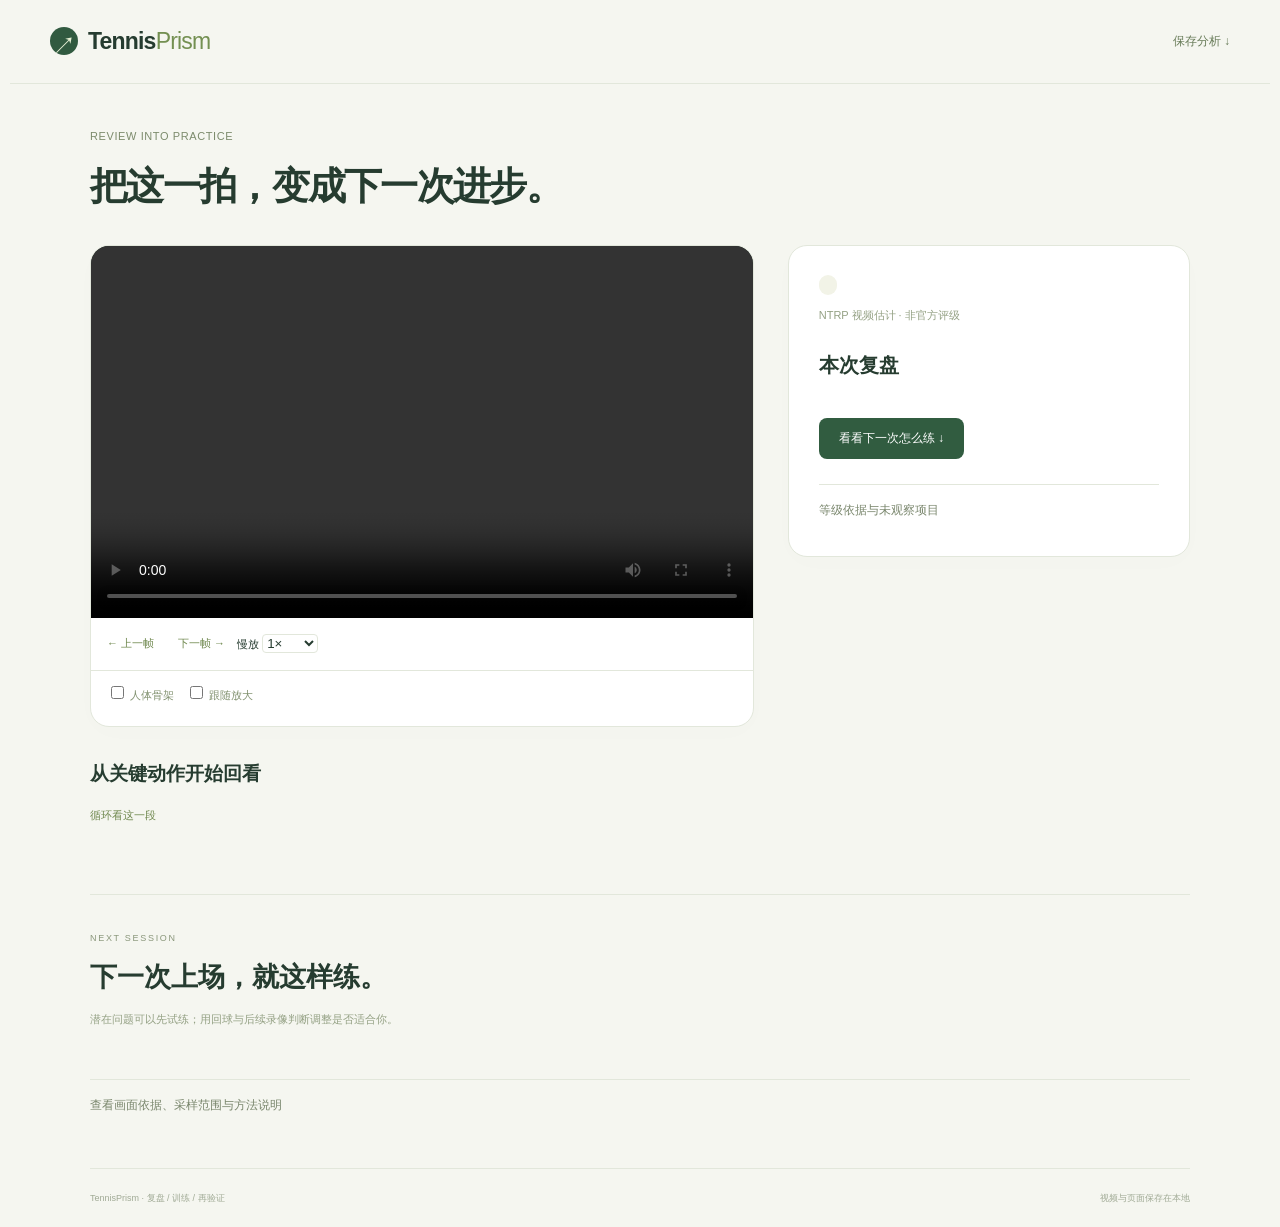
==== skills/tennisprism/assets/report/index.html @ 34d22a8f "Publish standalone TennisPrism Skill with training reports and two intake workflows" ====
<!doctype html><html lang="zh-CN"><head><meta charset="utf-8"><meta name="viewport" content="width=device-width,initial-scale=1"><title>TennisPrism · 视频复盘与训练</title><link rel="stylesheet" href="style.css"></head><body>
<header class="topbar"><a class="brand" href="#top"><span class="brand-mark">↗</span>Tennis<span>Prism</span></a><a class="example-link" href="report.json" download>保存分析 ↓</a></header>
<main id="top"><div class="intro"><div class="eyebrow">REVIEW INTO PRACTICE</div><h1>把这一拍，变成下一次进步。</h1><p id="subtitle"></p></div>
<div class="workspace report-workspace"><section id="review"><div class="intake-card video-card"><div class="video-stage"><video id="video" src="preview.mp4" controls playsinline preload="metadata"></video><canvas id="overlay" aria-label="真实模型预测的人体骨架"></canvas></div><div class="review-controls"><button id="prev" class="text-button">← 上一帧</button><span id="clock"></span><button id="next" class="text-button">下一帧 →</button><label>慢放 <select id="speed"><option value="1">1×</option><option value="0.5">0.5×</option><option value="0.25">0.25×</option></select></label></div><div class="review-options"><label><input type="checkbox" id="skeleton"> 人体骨架</label><label><input type="checkbox" id="zoom"> 跟随放大</label><span id="frame-label"></span></div><p id="pose-note" class="small-note"></p></div>
<div class="moment"><div><span class="step-label" id="moment-time"></span><h2 id="moment-title">从关键动作开始回看</h2><p id="moment-caption"></p><button class="text-button" id="loop">循环看这一段</button></div><div id="zoom-box" hidden><canvas id="zoom-canvas" width="320" height="240" aria-label="跟随所选球员的局部放大"></canvas></div></div><div id="keyframes" class="keyframes"></div></section>
<aside class="intake-card"><span class="step-label" id="player"></span><div class="rating" id="rating"></div><span class="confidence" id="rating-confidence"></span><p class="small-note">NTRP 视频估计 · 非官方评级</p><h2>本次复盘</h2><p id="summary"></p><div id="findings"></div><a class="primary" href="#training">看看下一次怎么练 ↓</a><details class="report-details"><summary>等级依据与未观察项目</summary><p id="basis"></p><ul id="not-observed"></ul></details></aside></div>
<section id="training" class="training-section"><span class="step-label">NEXT SESSION</span><h2>下一次上场，就这样练。</h2><p class="small-note">潜在问题可以先试练；用回球与后续录像判断调整是否适合你。</p><div id="drills"></div></section>
<details class="report-details"><summary>查看画面依据、采样范围与方法说明</summary><div id="evidence-list"></div><ul id="limits"></ul><p id="provenance" class="small-note"></p></details>
<footer><span>TennisPrism · 复盘 / 训练 / 再验证</span><span>视频与页面保存在本地</span></footer></main><script src="data.js"></script><script src="app.js"></script></body></html>
---- skills/tennisprism/assets/report/style.css ----
:root{--paper:#f5f6f0;--ink:#263c30;--muted:#788374;--line:#e2e7db;--green:#315c40;--lime:#d4e79c}*{box-sizing:border-box}body{margin:0;background:var(--paper);color:var(--ink);font-family:Inter,-apple-system,BlinkMacSystemFont,"PingFang SC","Microsoft YaHei",sans-serif;font-size:14px;line-height:1.6}button,input,textarea{font:inherit}button,a{-webkit-tap-highlight-color:transparent}button{cursor:pointer}a{color:inherit;text-decoration:none}button:disabled{cursor:not-allowed}button:focus-visible,a:focus-visible,summary:focus-visible,input:focus-visible,textarea:focus-visible{outline:2px solid #90a95e;outline-offset:4px}[hidden]{display:none!important}.topbar{height:84px;max-width:1260px;margin:auto;padding:0 40px;display:flex;align-items:center;gap:30px;border-bottom:1px solid var(--line)}.brand{font-size:23px;font-weight:680;letter-spacing:-.8px;display:flex;align-items:center}.brand>span:last-child{font-weight:380;color:#749052}.brand-mark{width:28px;height:28px;display:grid;place-items:center;background:#315a40;color:#e7f0d4;border-radius:50%;font-size:24px;margin-right:10px;font-weight:400}.edition{font-size:8px;letter-spacing:1.9px;color:#98a18f}.example-link{margin-left:auto;font-size:12px;color:#677b58}.example-link span{padding-left:9px}main{max-width:1180px;margin:auto;padding:44px 40px 0}.eyebrow{font-size:11px;color:#7c8b6c;letter-spacing:.6px;display:flex;align-items:center;gap:8px}.eyebrow>span{height:6px;width:6px;background:#8eaa62;border-radius:50%}.intro{margin-bottom:32px}.intro h1{font-size:38px;letter-spacing:-1.7px;line-height:1.4;margin:14px 0 10px;font-weight:620}.title-dot{color:#90a96a}.intro p{font-size:13px;color:var(--muted);margin:0}.mobile-break{display:none}.workspace{display:grid;grid-template-columns:minmax(0,1.55fr) minmax(260px,1fr);gap:34px;align-items:start}.intake-card{background:#fff;border:1px solid var(--line);border-radius:19px;padding:27px 30px 20px;box-shadow:0 6px 28px #253f2b03;min-width:0}.card-heading{display:flex;align-items:center;justify-content:space-between;gap:12px;margin-bottom:23px}.step-label{font-size:9px;letter-spacing:1.7px;color:#8a977b}.card-heading h2{font-size:19px;font-weight:600;letter-spacing:-.4px;margin:4px 0 0}.local-badge{font-size:10px;color:#839071;border:1px solid #e5e9de;border-radius:20px;display:flex;align-items:center;gap:6px;padding:4px 9px;white-space:nowrap}.local-badge i{width:5px;height:5px;background:#99ac7a;border-radius:50%}.dropzone{background:#f7f9f2;border:1px dashed #bcccaa;border-radius:12px;text-align:center;padding:30px 18px 25px;transition:background .15s,border-color .15s}.dropzone.dragging{background:#edf4df;border-color:#526e38}.upload-icon{display:grid;place-items:center;width:59px;height:59px;margin:0 auto 15px;border:1px solid #dce5ce;border-radius:18px;background:#eef3e4;color:#69834b}.upload-icon svg{width:39px;height:39px;fill:none;stroke:currentColor;stroke-width:1.4;stroke-linecap:round;stroke-linejoin:round}.dropzone h3{font-size:17px;font-weight:550;letter-spacing:-.4px;margin:0 0 5px}.dropzone p{font-size:12px;color:#8c967f;margin:0 0 20px}.primary{border:0;border-radius:8px;background:var(--green);color:#fff;padding:11px 20px;font-size:13px;font-weight:550;display:inline-flex;justify-content:center;align-items:center;gap:24px;transition:background .15s}.primary:hover:not(:disabled){background:#244b32}.primary:disabled{background:#dce4d5;color:#879779}.primary span{font-size:18px;font-weight:400;line-height:1}.dropzone small{display:block;font-size:9px;color:#a0a994;margin-top:17px}.capture-tip{font-size:10px;color:#8e9982;line-height:1.8;margin:12px 2px 19px;display:flex;gap:7px}.capture-tip span{font-size:14px;color:#8aa56c}.target-default{display:flex;align-items:center;gap:11px;padding:18px 0;border-top:1px solid var(--line);border-bottom:1px solid var(--line)}.person-icon{font-size:21px;color:#8da272;background:#f0f4e9;border-radius:50%;display:grid;place-items:center;width:36px;height:36px;flex:none}.target-default strong{font-size:12px;font-weight:550;display:block}.target-default small{color:#98a18d;font-size:10px;display:block;margin-top:2px}.text-button{background:none;border:0;color:#70894f;font-size:11px;padding:5px 0;white-space:nowrap}.text-button:hover{text-decoration:underline}.target-default button{margin-left:auto}.target-options{background:#f7f9f3;border-radius:9px;padding:13px 15px;margin-top:11px;display:flex;flex-wrap:wrap;gap:12px;font-size:11px;color:#69765d}.target-options label{display:flex;align-items:center;gap:5px}.target-options input[type=radio]{accent-color:#5d7e43;margin:0}#description-label{width:100%;display:grid;gap:6px}.target-options input[type=text],textarea{border:1px solid #dfe6d4;border-radius:7px;padding:10px 12px;width:100%;background:#fff;color:var(--ink);resize:vertical;outline-offset:1px}.focus-details{padding:16px 0;border-bottom:1px solid var(--line)}summary{cursor:pointer;list-style:none;font-size:12px;color:#79866c;display:flex;justify-content:space-between;gap:9px}summary::-webkit-details-marker{display:none}summary>span{font-size:10px;color:#9aa58d}.focus-body{margin-top:14px}.focus-chips{display:flex;gap:7px;flex-wrap:wrap;margin-bottom:11px}.focus-chips button{border:1px solid #e3e9d9;border-radius:20px;padding:5px 10px;background:#fff;color:#8a967c;font-size:10px}.focus-chips button[aria-pressed=true]{background:#edf4e1;border-color:#afc391;color:#58763f}textarea{font-size:12px;line-height:1.8}textarea::placeholder{color:#b1b9a9}.submit-area{padding-top:22px}.start{width:100%;padding:12px 20px;justify-content:space-between;font-size:13px}.submit-area p{text-align:center;color:#9aa58e;font-size:10px;margin:10px 0 15px}.privacy{display:flex;gap:7px;color:#9ca590;border-top:1px solid #eff2e9;padding-top:14px;align-items:start}.privacy svg{width:15px;height:15px;flex:none;fill:none;stroke:currentColor;margin-top:1px}.privacy p{font-size:9px;line-height:1.8;margin:0}.expectations{min-width:0}.court-card{background:#2e4e3d;border:1px solid #2a4837;border-radius:17px;padding:20px 15px 14px;color:#d8e3c9;overflow:hidden}.court-kicker{font-size:8px;letter-spacing:1.65px;color:#95ad8d;text-align:center}.court-card svg{width:100%;display:block;margin:5px 0 0}.court-card p{font-size:10px;color:#b6c7a8;margin:0;text-align:center}.outcomes{padding:26px 7px 0}.outcomes h2{font-size:18px;letter-spacing:-.5px;font-weight:600;margin:7px 0 22px}.outcome{display:flex;gap:16px;margin:0 0 21px}.outcome>span{font-size:12px;font-family:ui-monospace,monospace;color:#99ab81;line-height:1.9}.outcome h3{font-size:13px;font-weight:560;margin:0 0 4px}.outcome p{font-size:11px;line-height:1.85;color:#8c9682;margin:0}.report-note{display:flex;gap:12px;align-items:start;border-top:1px solid var(--line);margin:2px 7px 0;padding-top:18px;color:#909b84}.report-note>span{font-size:22px;line-height:1.2;color:#95a878}.report-note p{font-size:10px;line-height:1.9;margin:0}.preview-wrap{position:relative;background:#16291e;border-radius:10px;overflow:hidden;aspect-ratio:16/9;display:grid;place-items:center}.preview-wrap video{width:100%;height:100%;position:absolute;inset:0;object-fit:contain}#preview-wait{position:absolute;inset:0;display:grid;align-content:center;justify-items:center;background:#edf2e6;color:#8b9b7c;font-size:12px}.spinner{height:23px;width:23px;border:2px solid #d3dfc6;border-top-color:#668b43;border-radius:50%;animation:spin 1.5s linear infinite}@keyframes spin{to{transform:rotate(360deg)}}.file-info{display:flex;align-items:center;gap:12px;padding:14px 0 17px}.file-info>div{min-width:0;flex:1}.file-info strong{display:block;font-size:12px;font-weight:550;overflow-wrap:anywhere}.file-info span{display:block;font-size:10px;color:#94a087;margin-top:2px}.upload-progress{font-size:11px;color:#7b8b67;margin:8px 0 17px}.upload-progress>div{display:flex;justify-content:space-between}.upload-progress progress{width:100%;height:5px;display:block;margin-top:8px;accent-color:#7b9f53}.error{background:#fff5ed;border:1px solid #f0d6bd;color:#9b6034;font-size:12px;border-radius:8px;padding:12px;margin-bottom:16px}.task-panel{background:#f3f7eb;border:1px solid #dee9ce;border-radius:12px;padding:20px;margin:20px 0}.task-title{display:flex;align-items:center;gap:12px}.task-symbol{height:37px;width:37px;display:grid;place-items:center;background:#e0eacb;border-radius:50%;color:#5e7c3e;font-size:21px}.task-title h3{font-size:17px;font-weight:550;margin:3px 0 0}.task-panel>p{font-size:12px;line-height:1.9;color:#7f8d6f}.task-steps{padding:0;list-style:none;font-size:11px;color:#a2ae95;margin:17px 0}.task-steps li{padding:5px 0;display:flex;gap:8px;align-items:center}.task-steps li:before{content:'○';font-size:13px}.task-steps li.done{color:#638044}.task-steps li.done:before{content:'✓'}.task-steps li.current{color:#526d3a}.task-steps li.current:before{content:'◉'}#handoff{border-top:1px solid #dfe7d4;padding-top:9px}#handoff p{font-size:12px;color:#667c51;margin:9px 0}.continue-row{background:white;border:1px solid #e2e8d9;border-radius:7px;padding:10px;display:flex;gap:10px;align-items:center}.continue-row code{font:11px/1.8 inherit;overflow-wrap:anywhere;flex:1}#handoff small{font-size:9px;color:#98a58a;display:block;margin-top:8px}#report-summary h4{font-size:14px;margin:15px 0 5px}#report-summary p,#report-summary li{font-size:12px;color:#758767;line-height:1.9}#report-summary a{font-size:11px;text-decoration:underline;color:#567b39}.sr-only{position:absolute;width:1px;height:1px;overflow:hidden;clip:rect(0,0,0,0)}footer{display:flex;justify-content:space-between;gap:15px;font-size:9px;color:#a0aa95;margin-top:37px;padding:22px 0;border-top:1px solid var(--line)}@media(min-width:1400px){main{padding-top:55px}.workspace{gap:45px}.intake-card{padding:31px 34px 24px}.dropzone{padding-top:36px;padding-bottom:31px}}@media(max-width:850px){main{padding:32px 25px 0}.topbar{padding:0 25px;height:72px}.edition{display:none}.workspace{grid-template-columns:1fr;gap:26px}.expectations{display:grid;grid-template-columns:1fr 1fr;gap:22px}.outcomes{padding:4px 0 0}.report-note{grid-column:1/-1;margin:0}.court-card{align-self:start}.outcome{gap:10px;margin-bottom:14px}.outcomes h2{font-size:16px;margin-bottom:15px}.intro h1{font-size:34px}.intake-card{padding:25px 27px 20px}}@media(max-width:540px){main{padding:27px 20px 0}.topbar{height:66px;padding:0 21px}.brand{font-size:22px}.example-link{font-size:10px}.intro{margin-bottom:24px}.eyebrow{font-size:10px}.intro h1{font-size:31px;line-height:1.45;letter-spacing:-1.2px}.intro p{font-size:12px;line-height:1.9;max-width:340px}.mobile-break{display:block}.intake-card{padding:22px 19px 18px;border-radius:15px}.dropzone{padding:28px 10px 24px}.dropzone h3{font-size:16px}.card-heading h2{font-size:18px}.step-label{font-size:8px;letter-spacing:1.4px}.local-badge{font-size:9px}.target-default strong{font-size:11px}.capture-tip{font-size:10px}.expectations{display:block}.court-card{display:none}.outcomes{padding:2px 4px}.outcomes h2{font-size:19px}.outcome{margin:20px 0;gap:16px}.outcome h3{font-size:14px}.outcome p{font-size:12px}.report-note{margin:20px 4px 0}.report-note p{font-size:11px}footer{flex-direction:column;gap:6px;margin-top:25px}.continue-row{align-items:start}.task-panel{padding:16px}.task-title h3{font-size:16px}.privacy p{font-size:10px}}@media(prefers-reduced-motion:reduce){*{animation:none!important;transition:none!important}}

.report-workspace{grid-template-columns:minmax(0,1.65fr) minmax(260px,1fr)}.video-card{padding:0;overflow:hidden}.video-stage{position:relative;background:#15271c;aspect-ratio:16/9}.video-stage video,.video-stage canvas{position:absolute;inset:0;width:100%;height:100%;object-fit:contain}.video-stage canvas{pointer-events:none}.review-controls,.review-options{display:flex;align-items:center;gap:12px;padding:12px 16px;font-size:11px;flex-wrap:wrap}.review-options{border-top:1px solid var(--line);color:#829270}.review-options span{margin-left:auto;font-size:10px}.review-options input{accent-color:#618340}.review-controls select{border:1px solid var(--line);background:white;border-radius:4px;color:var(--ink)}.small-note{font-size:11px;line-height:1.8;color:#94a184}.video-card>.small-note{padding:0 16px 10px;margin:0}.rating{font-size:60px;letter-spacing:-3px;line-height:1.4}.confidence{font-size:11px;color:#889567;background:#f2f3e7;border-radius:20px;padding:4px 9px}aside h2{font-size:20px;margin-top:23px}aside p{color:#7c8970;font-size:13px;line-height:1.9}.finding{background:none;border:0;border-bottom:1px solid var(--line);padding:15px 0;width:100%;text-align:left;color:var(--ink)}.finding strong{font-size:13px}.finding p{font-size:12px;margin:5px 0}.finding small{font-size:10px;color:#a0aa92}aside .primary{margin-top:20px;font-size:12px}.moment{display:flex;gap:20px;margin:25px 0;align-items:start}.moment>div:first-child{flex:1;min-width:0}.moment h2{font-size:19px;margin:7px 0}.moment p{font-size:12px;color:#7b8870}.moment #zoom-box{width:180px;flex:none;overflow:hidden;border-radius:9px}.moment canvas{display:block;width:100%}.keyframes{display:grid;grid-template-columns:repeat(3,minmax(0,1fr));gap:10px}.keyframe{border:1px solid var(--line);border-radius:9px;padding:0 0 10px;background:white;overflow:hidden;text-align:left;color:var(--ink)}.keyframe[aria-pressed=true]{border-color:#6e9152}.keyframe img{width:100%;display:block;aspect-ratio:16/9;object-fit:contain;background:#243c2c}.keyframe strong,.keyframe small{display:block;margin:7px 10px 0;font-size:11px;line-height:1.6}.keyframe small{font-size:9px;color:#98a58b}.training-section{border-top:1px solid var(--line);margin-top:40px;padding-top:30px;scroll-margin-top:20px}.training-section>h2{font-size:27px;margin:8px 0}.training-section>.small-note{margin-bottom:24px}#drills{display:grid;grid-template-columns:1fr;gap:20px}.drill-card{background:white;border:1px solid var(--line);border-radius:14px;padding:25px 29px}.drill-card.potential{border-color:#d9c9a2}.drill-card h3{font-size:21px;letter-spacing:-.4px;margin:10px 0}.drill-card p,.drill-card li{font-size:13px;line-height:1.9;color:#7c896f}.drill-card li{margin-bottom:10px;padding-left:5px}.drill-card li::marker{color:#87a26c}.drill-card ol{padding-left:20px}.drill-card blockquote{margin:18px 0;border-left:3px solid #b3cc90;padding-left:14px;color:#587541}.evidence-links{display:flex;gap:18px;flex-wrap:wrap}.hypothesis{background:#faf6eb;border:1px solid #eee2c7;border-radius:9px;padding:15px 18px;margin:15px 0}.hypothesis strong{font-size:12px;color:#978055}.hypothesis p{color:#958365;font-size:12px}.measure{background:#f2f6e9;border-radius:8px;padding:16px 20px;margin-top:18px}.measure strong{font-size:13px;color:#718951}.measure p{font-size:12px}.report-details{border-top:1px solid var(--line);margin-top:25px;padding:16px 0;font-size:12px;color:#879576}.report-details p,.report-details li{font-size:12px;line-height:1.85}.report-details a{display:block;color:#607e45;text-decoration:underline}.evidence-row{padding:10px 0;border-bottom:1px solid var(--line)}@media(max-width:850px){.report-workspace{grid-template-columns:1fr}.keyframes{grid-template-columns:repeat(3,minmax(0,1fr))}}@media(max-width:540px){.moment #zoom-box{width:125px}.moment{gap:12px}.moment h2{font-size:16px}.keyframes{grid-template-columns:1fr 1fr}.drill-card{padding:22px 19px}.review-controls{gap:9px}.review-options span{flex-basis:100%;margin:0}.training-section>h2{font-size:24px}.report-workspace aside{display:block}.intro h1{font-size:28px}}
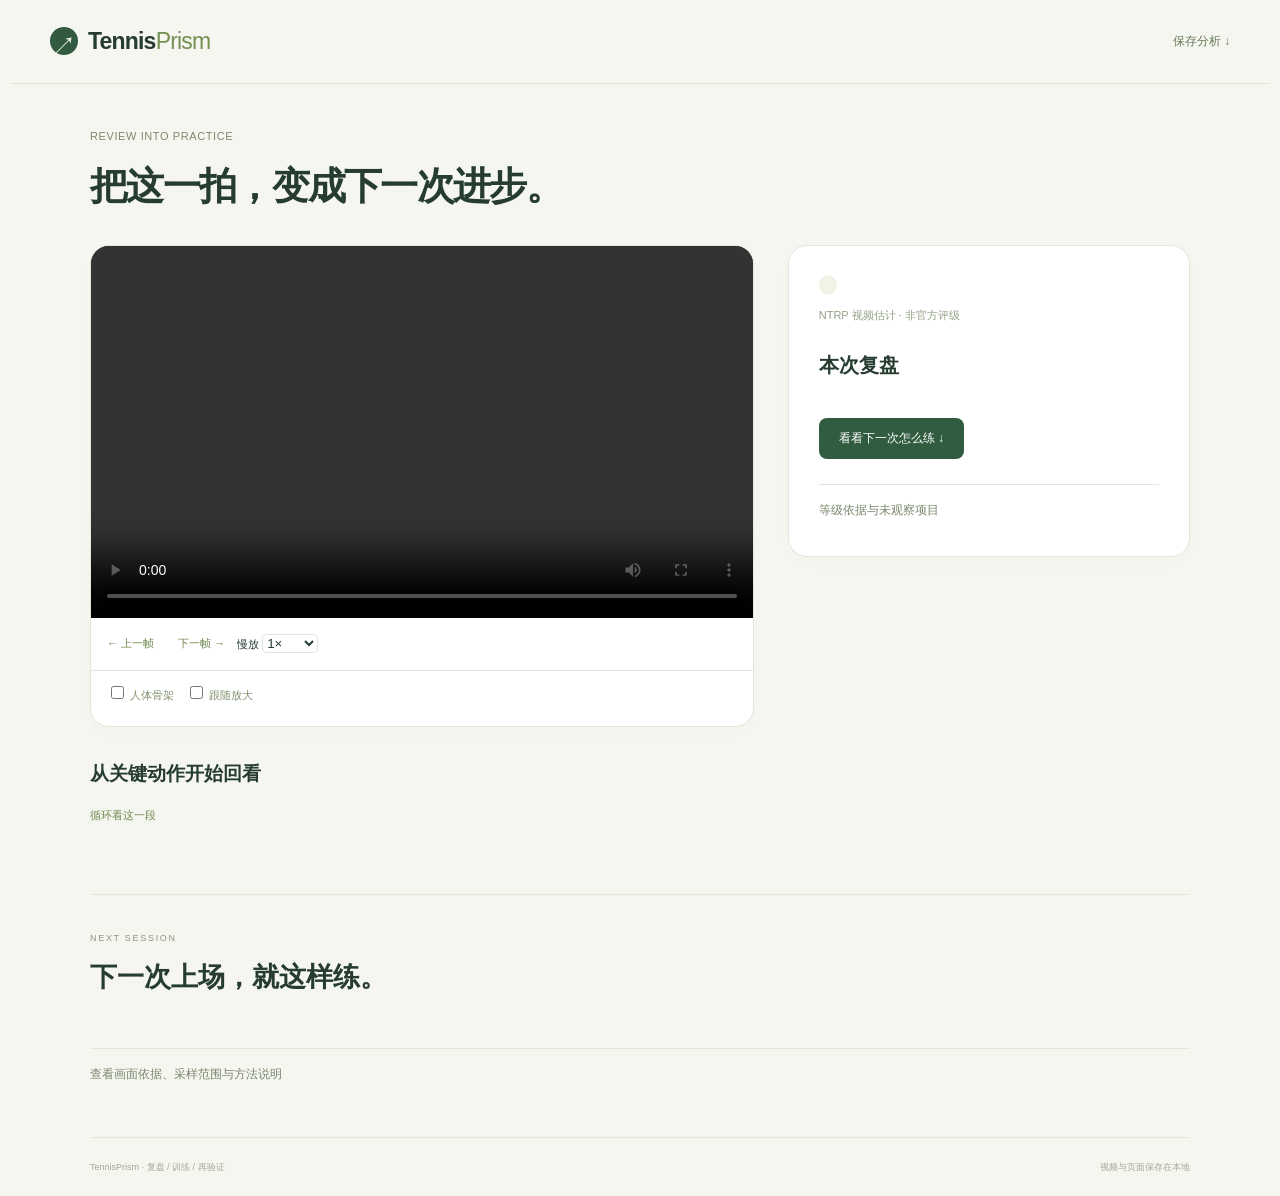
==== commit 0d3f582f: "Select individual training from comparable evidence and outcomes" ====
--- a/skills/tennisprism/assets/report/index.html
+++ b/skills/tennisprism/assets/report/index.html
@@ -4,6 +4,7 @@
 <div class="workspace report-workspace"><section id="review"><div class="intake-card video-card"><div class="video-stage"><video id="video" src="preview.mp4" controls playsinline preload="metadata"></video><canvas id="overlay" aria-label="真实模型预测的人体骨架"></canvas></div><div class="review-controls"><button id="prev" class="text-button">← 上一帧</button><span id="clock"></span><button id="next" class="text-button">下一帧 →</button><label>慢放 <select id="speed"><option value="1">1×</option><option value="0.5">0.5×</option><option value="0.25">0.25×</option></select></label></div><div class="review-options"><label><input type="checkbox" id="skeleton"> 人体骨架</label><label><input type="checkbox" id="zoom"> 跟随放大</label><span id="frame-label"></span></div><p id="pose-note" class="small-note"></p></div>
 <div class="moment"><div><span class="step-label" id="moment-time"></span><h2 id="moment-title">从关键动作开始回看</h2><p id="moment-caption"></p><button class="text-button" id="loop">循环看这一段</button></div><div id="zoom-box" hidden><canvas id="zoom-canvas" width="320" height="240" aria-label="跟随所选球员的局部放大"></canvas></div></div><div id="keyframes" class="keyframes"></div></section>
 <aside class="intake-card"><span class="step-label" id="player"></span><div class="rating" id="rating"></div><span class="confidence" id="rating-confidence"></span><p class="small-note">NTRP 视频估计 · 非官方评级</p><h2>本次复盘</h2><p id="summary"></p><div id="findings"></div><a class="primary" href="#training">看看下一次怎么练 ↓</a><details class="report-details"><summary>等级依据与未观察项目</summary><p id="basis"></p><ul id="not-observed"></ul></details></aside></div>
-<section id="training" class="training-section"><span class="step-label">NEXT SESSION</span><h2>下一次上场，就这样练。</h2><p class="small-note">潜在问题可以先试练；用回球与后续录像判断调整是否适合你。</p><div id="drills"></div></section>
+<section id="shot-analysis" class="shot-section" hidden aria-labelledby="shot-heading"><h2 id="shot-heading">这段视频里的击球</h2><p id="shot-scope" class="small-note"></p><div id="stroke-counts" class="stroke-counts"></div><div id="shot-distributions" class="shot-distributions"></div><div id="shot-measurements" class="shot-measurements" hidden><h3>可计算的动作数据</h3><p class="small-note">以下为已标注样本的中位数。动作类型与来球条件不同，不直接据此判断好坏。</p><div id="shot-metric-cards" class="shot-metric-cards"></div></div><details class="report-details"><summary>有效样本与计算口径</summary><div id="shot-methods"></div></details><div class="shot-records"><h3>逐拍回看</h3><div id="shot-filters" class="shot-filters"></div><p id="shot-filter-count" class="small-note" role="status" aria-live="polite"></p><div id="shot-list" class="shot-list"></div></div></section>
+<section id="training" class="training-section"><span class="step-label">NEXT SESSION</span><h2>下一次上场，就这样练。</h2><p id="training-intro" class="small-note"></p><div id="drills"></div></section>
 <details class="report-details"><summary>查看画面依据、采样范围与方法说明</summary><div id="evidence-list"></div><ul id="limits"></ul><p id="provenance" class="small-note"></p></details>
 <footer><span>TennisPrism · 复盘 / 训练 / 再验证</span><span>视频与页面保存在本地</span></footer></main><script src="data.js"></script><script src="app.js"></script></body></html>
--- a/skills/tennisprism/assets/report/style.css
+++ b/skills/tennisprism/assets/report/style.css
@@ -1,3 +1,16 @@
 :root{--paper:#f5f6f0;--ink:#263c30;--muted:#788374;--line:#e2e7db;--green:#315c40;--lime:#d4e79c}*{box-sizing:border-box}body{margin:0;background:var(--paper);color:var(--ink);font-family:Inter,-apple-system,BlinkMacSystemFont,"PingFang SC","Microsoft YaHei",sans-serif;font-size:14px;line-height:1.6}button,input,textarea{font:inherit}button,a{-webkit-tap-highlight-color:transparent}button{cursor:pointer}a{color:inherit;text-decoration:none}button:disabled{cursor:not-allowed}button:focus-visible,a:focus-visible,summary:focus-visible,input:focus-visible,textarea:focus-visible{outline:2px solid #90a95e;outline-offset:4px}[hidden]{display:none!important}.topbar{height:84px;max-width:1260px;margin:auto;padding:0 40px;display:flex;align-items:center;gap:30px;border-bottom:1px solid var(--line)}.brand{font-size:23px;font-weight:680;letter-spacing:-.8px;display:flex;align-items:center}.brand>span:last-child{font-weight:380;color:#749052}.brand-mark{width:28px;height:28px;display:grid;place-items:center;background:#315a40;color:#e7f0d4;border-radius:50%;font-size:24px;margin-right:10px;font-weight:400}.edition{font-size:8px;letter-spacing:1.9px;color:#98a18f}.example-link{margin-left:auto;font-size:12px;color:#677b58}.example-link span{padding-left:9px}main{max-width:1180px;margin:auto;padding:44px 40px 0}.eyebrow{font-size:11px;color:#7c8b6c;letter-spacing:.6px;display:flex;align-items:center;gap:8px}.eyebrow>span{height:6px;width:6px;background:#8eaa62;border-radius:50%}.intro{margin-bottom:32px}.intro h1{font-size:38px;letter-spacing:-1.7px;line-height:1.4;margin:14px 0 10px;font-weight:620}.title-dot{color:#90a96a}.intro p{font-size:13px;color:var(--muted);margin:0}.mobile-break{display:none}.workspace{display:grid;grid-template-columns:minmax(0,1.55fr) minmax(260px,1fr);gap:34px;align-items:start}.intake-card{background:#fff;border:1px solid var(--line);border-radius:19px;padding:27px 30px 20px;box-shadow:0 6px 28px #253f2b03;min-width:0}.card-heading{display:flex;align-items:center;justify-content:space-between;gap:12px;margin-bottom:23px}.step-label{font-size:9px;letter-spacing:1.7px;color:#8a977b}.card-heading h2{font-size:19px;font-weight:600;letter-spacing:-.4px;margin:4px 0 0}.local-badge{font-size:10px;color:#839071;border:1px solid #e5e9de;border-radius:20px;display:flex;align-items:center;gap:6px;padding:4px 9px;white-space:nowrap}.local-badge i{width:5px;height:5px;background:#99ac7a;border-radius:50%}.dropzone{background:#f7f9f2;border:1px dashed #bcccaa;border-radius:12px;text-align:center;padding:30px 18px 25px;transition:background .15s,border-color .15s}.dropzone.dragging{background:#edf4df;border-color:#526e38}.upload-icon{display:grid;place-items:center;width:59px;height:59px;margin:0 auto 15px;border:1px solid #dce5ce;border-radius:18px;background:#eef3e4;color:#69834b}.upload-icon svg{width:39px;height:39px;fill:none;stroke:currentColor;stroke-width:1.4;stroke-linecap:round;stroke-linejoin:round}.dropzone h3{font-size:17px;font-weight:550;letter-spacing:-.4px;margin:0 0 5px}.dropzone p{font-size:12px;color:#8c967f;margin:0 0 20px}.primary{border:0;border-radius:8px;background:var(--green);color:#fff;padding:11px 20px;font-size:13px;font-weight:550;display:inline-flex;justify-content:center;align-items:center;gap:24px;transition:background .15s}.primary:hover:not(:disabled){background:#244b32}.primary:disabled{background:#dce4d5;color:#879779}.primary span{font-size:18px;font-weight:400;line-height:1}.dropzone small{display:block;font-size:9px;color:#a0a994;margin-top:17px}.capture-tip{font-size:10px;color:#8e9982;line-height:1.8;margin:12px 2px 19px;display:flex;gap:7px}.capture-tip span{font-size:14px;color:#8aa56c}.target-default{display:flex;align-items:center;gap:11px;padding:18px 0;border-top:1px solid var(--line);border-bottom:1px solid var(--line)}.person-icon{font-size:21px;color:#8da272;background:#f0f4e9;border-radius:50%;display:grid;place-items:center;width:36px;height:36px;flex:none}.target-default strong{font-size:12px;font-weight:550;display:block}.target-default small{color:#98a18d;font-size:10px;display:block;margin-top:2px}.text-button{background:none;border:0;color:#70894f;font-size:11px;padding:5px 0;white-space:nowrap}.text-button:hover{text-decoration:underline}.target-default button{margin-left:auto}.target-options{background:#f7f9f3;border-radius:9px;padding:13px 15px;margin-top:11px;display:flex;flex-wrap:wrap;gap:12px;font-size:11px;color:#69765d}.target-options label{display:flex;align-items:center;gap:5px}.target-options input[type=radio]{accent-color:#5d7e43;margin:0}#description-label{width:100%;display:grid;gap:6px}.target-options input[type=text],textarea{border:1px solid #dfe6d4;border-radius:7px;padding:10px 12px;width:100%;background:#fff;color:var(--ink);resize:vertical;outline-offset:1px}.focus-details{padding:16px 0;border-bottom:1px solid var(--line)}summary{cursor:pointer;list-style:none;font-size:12px;color:#79866c;display:flex;justify-content:space-between;gap:9px}summary::-webkit-details-marker{display:none}summary>span{font-size:10px;color:#9aa58d}.focus-body{margin-top:14px}.focus-chips{display:flex;gap:7px;flex-wrap:wrap;margin-bottom:11px}.focus-chips button{border:1px solid #e3e9d9;border-radius:20px;padding:5px 10px;background:#fff;color:#8a967c;font-size:10px}.focus-chips button[aria-pressed=true]{background:#edf4e1;border-color:#afc391;color:#58763f}textarea{font-size:12px;line-height:1.8}textarea::placeholder{color:#b1b9a9}.submit-area{padding-top:22px}.start{width:100%;padding:12px 20px;justify-content:space-between;font-size:13px}.submit-area p{text-align:center;color:#9aa58e;font-size:10px;margin:10px 0 15px}.privacy{display:flex;gap:7px;color:#9ca590;border-top:1px solid #eff2e9;padding-top:14px;align-items:start}.privacy svg{width:15px;height:15px;flex:none;fill:none;stroke:currentColor;margin-top:1px}.privacy p{font-size:9px;line-height:1.8;margin:0}.expectations{min-width:0}.court-card{background:#2e4e3d;border:1px solid #2a4837;border-radius:17px;padding:20px 15px 14px;color:#d8e3c9;overflow:hidden}.court-kicker{font-size:8px;letter-spacing:1.65px;color:#95ad8d;text-align:center}.court-card svg{width:100%;display:block;margin:5px 0 0}.court-card p{font-size:10px;color:#b6c7a8;margin:0;text-align:center}.outcomes{padding:26px 7px 0}.outcomes h2{font-size:18px;letter-spacing:-.5px;font-weight:600;margin:7px 0 22px}.outcome{display:flex;gap:16px;margin:0 0 21px}.outcome>span{font-size:12px;font-family:ui-monospace,monospace;color:#99ab81;line-height:1.9}.outcome h3{font-size:13px;font-weight:560;margin:0 0 4px}.outcome p{font-size:11px;line-height:1.85;color:#8c9682;margin:0}.report-note{display:flex;gap:12px;align-items:start;border-top:1px solid var(--line);margin:2px 7px 0;padding-top:18px;color:#909b84}.report-note>span{font-size:22px;line-height:1.2;color:#95a878}.report-note p{font-size:10px;line-height:1.9;margin:0}.preview-wrap{position:relative;background:#16291e;border-radius:10px;overflow:hidden;aspect-ratio:16/9;display:grid;place-items:center}.preview-wrap video{width:100%;height:100%;position:absolute;inset:0;object-fit:contain}#preview-wait{position:absolute;inset:0;display:grid;align-content:center;justify-items:center;background:#edf2e6;color:#8b9b7c;font-size:12px}.spinner{height:23px;width:23px;border:2px solid #d3dfc6;border-top-color:#668b43;border-radius:50%;animation:spin 1.5s linear infinite}@keyframes spin{to{transform:rotate(360deg)}}.file-info{display:flex;align-items:center;gap:12px;padding:14px 0 17px}.file-info>div{min-width:0;flex:1}.file-info strong{display:block;font-size:12px;font-weight:550;overflow-wrap:anywhere}.file-info span{display:block;font-size:10px;color:#94a087;margin-top:2px}.upload-progress{font-size:11px;color:#7b8b67;margin:8px 0 17px}.upload-progress>div{display:flex;justify-content:space-between}.upload-progress progress{width:100%;height:5px;display:block;margin-top:8px;accent-color:#7b9f53}.error{background:#fff5ed;border:1px solid #f0d6bd;color:#9b6034;font-size:12px;border-radius:8px;padding:12px;margin-bottom:16px}.task-panel{background:#f3f7eb;border:1px solid #dee9ce;border-radius:12px;padding:20px;margin:20px 0}.task-title{display:flex;align-items:center;gap:12px}.task-symbol{height:37px;width:37px;display:grid;place-items:center;background:#e0eacb;border-radius:50%;color:#5e7c3e;font-size:21px}.task-title h3{font-size:17px;font-weight:550;margin:3px 0 0}.task-panel>p{font-size:12px;line-height:1.9;color:#7f8d6f}.task-steps{padding:0;list-style:none;font-size:11px;color:#a2ae95;margin:17px 0}.task-steps li{padding:5px 0;display:flex;gap:8px;align-items:center}.task-steps li:before{content:'○';font-size:13px}.task-steps li.done{color:#638044}.task-steps li.done:before{content:'✓'}.task-steps li.current{color:#526d3a}.task-steps li.current:before{content:'◉'}#handoff{border-top:1px solid #dfe7d4;padding-top:9px}#handoff p{font-size:12px;color:#667c51;margin:9px 0}.continue-row{background:white;border:1px solid #e2e8d9;border-radius:7px;padding:10px;display:flex;gap:10px;align-items:center}.continue-row code{font:11px/1.8 inherit;overflow-wrap:anywhere;flex:1}#handoff small{font-size:9px;color:#98a58a;display:block;margin-top:8px}#report-summary h4{font-size:14px;margin:15px 0 5px}#report-summary p,#report-summary li{font-size:12px;color:#758767;line-height:1.9}#report-summary a{font-size:11px;text-decoration:underline;color:#567b39}.sr-only{position:absolute;width:1px;height:1px;overflow:hidden;clip:rect(0,0,0,0)}footer{display:flex;justify-content:space-between;gap:15px;font-size:9px;color:#a0aa95;margin-top:37px;padding:22px 0;border-top:1px solid var(--line)}@media(min-width:1400px){main{padding-top:55px}.workspace{gap:45px}.intake-card{padding:31px 34px 24px}.dropzone{padding-top:36px;padding-bottom:31px}}@media(max-width:850px){main{padding:32px 25px 0}.topbar{padding:0 25px;height:72px}.edition{display:none}.workspace{grid-template-columns:1fr;gap:26px}.expectations{display:grid;grid-template-columns:1fr 1fr;gap:22px}.outcomes{padding:4px 0 0}.report-note{grid-column:1/-1;margin:0}.court-card{align-self:start}.outcome{gap:10px;margin-bottom:14px}.outcomes h2{font-size:16px;margin-bottom:15px}.intro h1{font-size:34px}.intake-card{padding:25px 27px 20px}}@media(max-width:540px){main{padding:27px 20px 0}.topbar{height:66px;padding:0 21px}.brand{font-size:22px}.example-link{font-size:10px}.intro{margin-bottom:24px}.eyebrow{font-size:10px}.intro h1{font-size:31px;line-height:1.45;letter-spacing:-1.2px}.intro p{font-size:12px;line-height:1.9;max-width:340px}.mobile-break{display:block}.intake-card{padding:22px 19px 18px;border-radius:15px}.dropzone{padding:28px 10px 24px}.dropzone h3{font-size:16px}.card-heading h2{font-size:18px}.step-label{font-size:8px;letter-spacing:1.4px}.local-badge{font-size:9px}.target-default strong{font-size:11px}.capture-tip{font-size:10px}.expectations{display:block}.court-card{display:none}.outcomes{padding:2px 4px}.outcomes h2{font-size:19px}.outcome{margin:20px 0;gap:16px}.outcome h3{font-size:14px}.outcome p{font-size:12px}.report-note{margin:20px 4px 0}.report-note p{font-size:11px}footer{flex-direction:column;gap:6px;margin-top:25px}.continue-row{align-items:start}.task-panel{padding:16px}.task-title h3{font-size:16px}.privacy p{font-size:10px}}@media(prefers-reduced-motion:reduce){*{animation:none!important;transition:none!important}}
 
 .report-workspace{grid-template-columns:minmax(0,1.65fr) minmax(260px,1fr)}.video-card{padding:0;overflow:hidden}.video-stage{position:relative;background:#15271c;aspect-ratio:16/9}.video-stage video,.video-stage canvas{position:absolute;inset:0;width:100%;height:100%;object-fit:contain}.video-stage canvas{pointer-events:none}.review-controls,.review-options{display:flex;align-items:center;gap:12px;padding:12px 16px;font-size:11px;flex-wrap:wrap}.review-options{border-top:1px solid var(--line);color:#829270}.review-options span{margin-left:auto;font-size:10px}.review-options input{accent-color:#618340}.review-controls select{border:1px solid var(--line);background:white;border-radius:4px;color:var(--ink)}.small-note{font-size:11px;line-height:1.8;color:#94a184}.video-card>.small-note{padding:0 16px 10px;margin:0}.rating{font-size:60px;letter-spacing:-3px;line-height:1.4}.confidence{font-size:11px;color:#889567;background:#f2f3e7;border-radius:20px;padding:4px 9px}aside h2{font-size:20px;margin-top:23px}aside p{color:#7c8970;font-size:13px;line-height:1.9}.finding{background:none;border:0;border-bottom:1px solid var(--line);padding:15px 0;width:100%;text-align:left;color:var(--ink)}.finding strong{font-size:13px}.finding p{font-size:12px;margin:5px 0}.finding small{font-size:10px;color:#a0aa92}aside .primary{margin-top:20px;font-size:12px}.moment{display:flex;gap:20px;margin:25px 0;align-items:start}.moment>div:first-child{flex:1;min-width:0}.moment h2{font-size:19px;margin:7px 0}.moment p{font-size:12px;color:#7b8870}.moment #zoom-box{width:180px;flex:none;overflow:hidden;border-radius:9px}.moment canvas{display:block;width:100%}.keyframes{display:grid;grid-template-columns:repeat(3,minmax(0,1fr));gap:10px}.keyframe{border:1px solid var(--line);border-radius:9px;padding:0 0 10px;background:white;overflow:hidden;text-align:left;color:var(--ink)}.keyframe[aria-pressed=true]{border-color:#6e9152}.keyframe img{width:100%;display:block;aspect-ratio:16/9;object-fit:contain;background:#243c2c}.keyframe strong,.keyframe small{display:block;margin:7px 10px 0;font-size:11px;line-height:1.6}.keyframe small{font-size:9px;color:#98a58b}.training-section{border-top:1px solid var(--line);margin-top:40px;padding-top:30px;scroll-margin-top:20px}.training-section>h2{font-size:27px;margin:8px 0}.training-section>.small-note{margin-bottom:24px}#drills{display:grid;grid-template-columns:1fr;gap:20px}.drill-card{background:white;border:1px solid var(--line);border-radius:14px;padding:25px 29px}.drill-card.potential{border-color:#d9c9a2}.drill-card h3{font-size:21px;letter-spacing:-.4px;margin:10px 0}.drill-card p,.drill-card li{font-size:13px;line-height:1.9;color:#7c896f}.drill-card li{margin-bottom:10px;padding-left:5px}.drill-card li::marker{color:#87a26c}.drill-card ol{padding-left:20px}.drill-card blockquote{margin:18px 0;border-left:3px solid #b3cc90;padding-left:14px;color:#587541}.evidence-links{display:flex;gap:18px;flex-wrap:wrap}.hypothesis{background:#faf6eb;border:1px solid #eee2c7;border-radius:9px;padding:15px 18px;margin:15px 0}.hypothesis strong{font-size:12px;color:#978055}.hypothesis p{color:#958365;font-size:12px}.measure{background:#f2f6e9;border-radius:8px;padding:16px 20px;margin-top:18px}.measure strong{font-size:13px;color:#718951}.measure p{font-size:12px}.report-details{border-top:1px solid var(--line);margin-top:25px;padding:16px 0;font-size:12px;color:#879576}.report-details p,.report-details li{font-size:12px;line-height:1.85}.report-details a{display:block;color:#607e45;text-decoration:underline}.evidence-row{padding:10px 0;border-bottom:1px solid var(--line)}@media(max-width:850px){.report-workspace{grid-template-columns:1fr}.keyframes{grid-template-columns:repeat(3,minmax(0,1fr))}}@media(max-width:540px){.moment #zoom-box{width:125px}.moment{gap:12px}.moment h2{font-size:16px}.keyframes{grid-template-columns:1fr 1fr}.drill-card{padding:22px 19px}.review-controls{gap:9px}.review-options span{flex-basis:100%;margin:0}.training-section>h2{font-size:24px}.report-workspace aside{display:block}.intro h1{font-size:28px}}
+
+/* Evidence-bound shot records; existing reports omit this section. */
+.shot-section{border-top:1px solid var(--line);margin-top:40px;padding-top:24px;scroll-margin-top:20px}
+.shot-section>h2{font-size:27px;margin:8px 0}.shot-section .small-note{color:#6c7c61}.shot-section h3{font-size:16px;font-weight:600;margin:0 0 10px}
+.stroke-counts{display:flex;gap:8px;flex-wrap:wrap;margin:18px 0}.stroke-count{background:#e9efdd;color:#536b40;border-radius:20px;padding:5px 12px;font-size:12px}
+.shot-distributions{display:grid;grid-template-columns:repeat(4,minmax(0,1fr));gap:12px}.shot-distribution{min-width:0;background:#fff;border:1px solid var(--line);border-radius:12px;padding:20px}
+.sample-count{font-size:11px;color:#6f7e61;margin:4px 0 14px}.distribution-row{display:grid;grid-template-columns:minmax(0,1fr) auto;gap:3px 10px;margin:13px 0;font-size:12px;align-items:baseline}.distribution-row>span{overflow-wrap:anywhere}.distribution-row strong{font-size:12px;font-weight:500;white-space:nowrap}.distribution-bar{grid-column:1/-1;height:4px;border-radius:5px;background:#edf1e7;overflow:hidden}.distribution-bar span{display:block;height:100%;background:#89a366;border-radius:5px}
+.metric-empty{font-size:12px;color:#738367;margin:16px 0}.shot-measurements{margin-top:25px}.shot-metric-cards{display:grid;grid-template-columns:repeat(auto-fit,minmax(175px,1fr));gap:12px}.shot-metric{min-width:0;padding:16px 18px;border-left:2px solid #b7c798;background:#eef2e6}.shot-metric h4{font-size:12px;font-weight:500;margin:0 0 10px;line-height:1.7}.shot-metric>strong{font-size:24px;font-weight:550;line-height:1.5;font-variant-numeric:tabular-nums}.shot-metric .sample-count{margin:5px 0}.shot-metric small{font-size:10px;color:#718260;overflow-wrap:anywhere}
+.shot-records{margin-top:22px}.shot-filters{display:flex;gap:12px;flex-wrap:wrap}.shot-filters label{display:flex;gap:8px;align-items:center;font-size:12px;color:#627657}.shot-filters select{font:inherit;color:var(--ink);background:#fff;border:1px solid #dce4d2;border-radius:6px;padding:7px 25px 7px 9px;max-width:100%}.shot-filters select:focus-visible{outline:2px solid #90a95e;outline-offset:3px}.shot-list{display:grid;grid-template-columns:repeat(2,minmax(0,1fr));gap:12px;align-items:start}.shot-record{min-width:0;border:1px solid var(--line);border-radius:12px;padding:18px 20px;background:#fff;overflow-wrap:anywhere}.shot-record-heading{display:flex;justify-content:space-between;align-items:center;gap:16px}.shot-record-heading strong{font-size:14px}.shot-record-heading button{font-size:12px;font-variant-numeric:tabular-nums}.shot-record p{font-size:12px;color:#6e7d60;line-height:1.8;margin:9px 0}.shot-record .shot-record-context{font-size:11px;color:#718a57}.shot-record-details{border-top:1px solid var(--line);margin-top:14px;padding-top:11px}.shot-record-details summary{font-size:11px;color:#5f7c47}.shot-values{display:grid;grid-template-columns:minmax(0,1fr) auto;gap:7px 12px;font-size:11px;margin:15px 0}.shot-values dt{color:#6c7d5d}.shot-values dd{margin:0;font-variant-numeric:tabular-nums}.shot-evidence-link{display:block;width:100%;text-align:left;background:none;border:0;border-top:1px solid #edf1e6;padding:10px 0;color:#5f7c47;font:11px/1.8 inherit;overflow-wrap:anywhere}.shot-evidence-link:hover{text-decoration:underline}
+@media(max-width:1050px){.shot-distributions{grid-template-columns:repeat(2,minmax(0,1fr))}}
+@media(max-width:540px){.shot-section>h2{font-size:24px}.shot-distribution{padding:16px 13px}.shot-distributions{gap:9px}.shot-distribution h3{font-size:14px}.distribution-row{font-size:11px;gap:3px 5px}.distribution-row strong{font-size:11px}.shot-metric-cards{grid-template-columns:repeat(2,minmax(0,1fr));gap:9px}.shot-metric{padding:13px}.shot-metric h4{font-size:11px}.shot-metric>strong{font-size:20px}.shot-list{grid-template-columns:1fr}.shot-record{padding:16px}.shot-filters{gap:9px}.shot-filters label{flex:1 1 100%;display:grid;grid-template-columns:3em minmax(0,1fr)}.shot-filters select{width:100%;font-size:12px}.shot-section .sample-count{font-size:10px}}
+
+.training-group{margin:28px 0}.training-group>h3,.training-group>summary{font-size:20px;margin:0 0 16px}.training-group>summary{cursor:pointer}.training-group .drill-card{margin:16px 0}.training-group .report-details h4{margin-bottom:8px}
